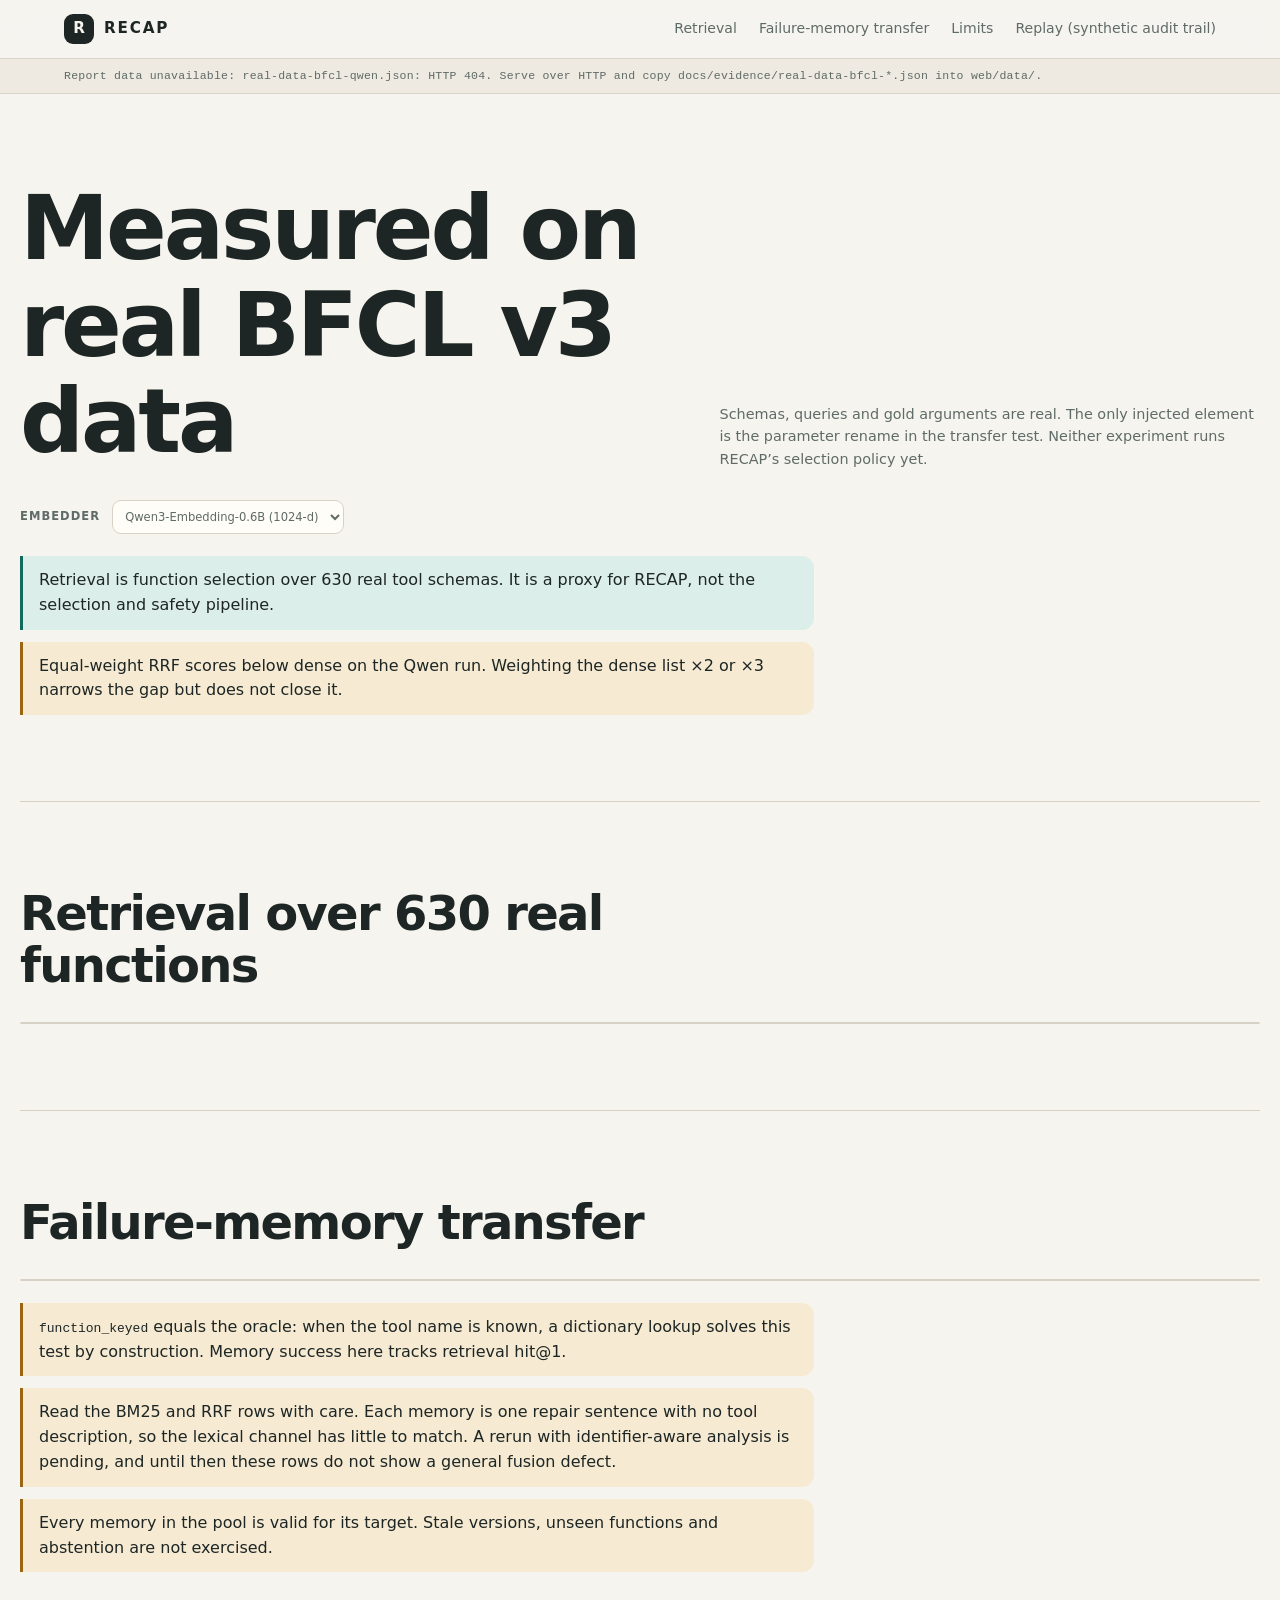
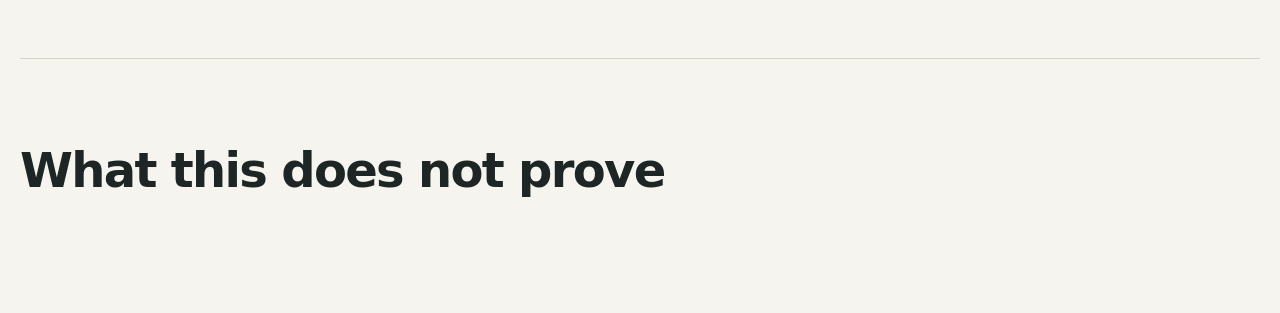
==== web/real-data.html @ ccd9efe8 "feat: add real-data BFCL page and deploy report JSON" ====
<!doctype html>
<html lang="en">
  <head>
    <meta charset="utf-8" />
    <meta name="viewport" content="width=device-width, initial-scale=1" />
    <meta name="color-scheme" content="dark light" />
    <meta name="description" content="RECAP measured on real BFCL v3 data: tool retrieval over 630 functions and failure-memory transfer over 48 paired scenarios." />
    <title>RECAP — measured on real BFCL data</title>
    <link rel="icon" href="favicon.svg" type="image/svg+xml" />
    <link rel="stylesheet" href="styles.css" />
    <style>
      .callouts { display: grid; gap: 12px; margin: 22px 0 0; padding: 0; list-style: none; }
      .callouts li { padding: 12px 16px; border-left: 3px solid var(--warn); background: var(--warn-soft); border-radius: 0 12px 12px 0; max-width: 78ch; }
      .callouts li.info { border-color: var(--accent); background: var(--accent-soft); }
      .controls { display: flex; gap: 12px; align-items: center; flex-wrap: wrap; margin: 0 0 18px; }
      td.sel, th.sel { font-weight: 600; color: var(--accent); }
      .limits { max-width: 78ch; padding-left: 1.2em; }
    </style>
  </head>
  <body>
    <script>
      try { const t = localStorage.getItem("recap-theme"); if (t) document.documentElement.dataset.theme = t; } catch (e) {}
    </script>
    <a class="skip-link" href="#main">Skip to content</a>
    <header class="site-header">
      <a class="brand" href="index.html" aria-label="RECAP home"><span class="brand-mark" aria-hidden="true">R</span><span>RECAP</span></a>
      <nav aria-label="Primary navigation">
        <a href="#retrieval">Retrieval</a>
        <a href="#transfer">Failure-memory transfer</a>
        <a href="#limits">Limits</a>
        <a href="index.html">Replay (synthetic audit trail)</a>
      </nav>
    </header>
    <div class="provenance" id="provenance" role="status">Loading BFCL reports…</div>
    <main id="main">
      <section class="section" style="border-top:0">
        <div class="section-heading">
          <h1>Measured on real BFCL v3 data</h1>
          <p class="section-note">Schemas, queries and gold arguments are real. The only injected element is the parameter rename in the transfer test. Neither experiment runs RECAP’s selection policy yet.</p>
        </div>
        <div class="controls">
          <label for="emb">Embedder</label>
          <select class="dataset-select" id="emb">
            <option value="qwen">Qwen3-Embedding-0.6B (1024-d)</option>
            <option value="hashing">Hashing, lexical (256-d)</option>
          </select>
        </div>
        <ul class="callouts">
          <li class="info">Retrieval is function selection over 630 real tool schemas. It is a proxy for RECAP, not the selection and safety pipeline.</li>
          <li>Equal-weight RRF scores below dense on the Qwen run. Weighting the dense list ×2 or ×3 narrows the gap but does not close it.</li>
        </ul>
      </section>

      <section class="section" id="retrieval">
        <div class="section-heading"><h2>Retrieval over 630 real functions</h2><p class="section-note" id="retrieval-note"></p></div>
        <div class="table-wrap" id="retrieval-table"></div>
      </section>

      <section class="section" id="transfer">
        <div class="section-heading"><h2>Failure-memory transfer</h2><p class="section-note" id="transfer-note"></p></div>
        <div class="table-wrap" id="transfer-table"></div>
        <ul class="callouts">
          <li><code>function_keyed</code> equals the oracle: when the tool name is known, a dictionary lookup solves this test by construction. Memory success here tracks retrieval hit@1.</li>
          <li>Read the BM25 and RRF rows with care. Each memory is one repair sentence with no tool description, so the lexical channel has little to match. A rerun with identifier-aware analysis is pending, and until then these rows do not show a general fusion defect.</li>
          <li>Every memory in the pool is valid for its target. Stale versions, unseen functions and abstention are not exercised.</li>
        </ul>
      </section>

      <section class="section" id="limits">
        <div class="section-heading"><h2>What this does not prove</h2></div>
        <ul class="limits" id="limits-list"></ul>
      </section>
    </main>
    <script src="real-data.js"></script>
  </body>
</html>
---- web/styles.css ----
:root {
  --bg: #f6f4ef;
  --surface: #fffdf8;
  --surface-2: #eeeae1;
  --ink: #1d2624;
  --muted: #5f6b66;
  --line: #d8d2c6;
  --accent: #116a5b;
  --accent-2: #0d4d43;
  --accent-soft: #dceee9;
  --danger: #b54232;
  --danger-soft: #f6e2de;
  --warn: #9a6614;
  --warn-soft: #f6ead3;
  --ok: #2d6b45;
  --shadow: 0 16px 40px rgba(29, 38, 36, 0.09);
  --radius: 20px;
  --mono: "Cascadia Code", "SFMono-Regular", Consolas, monospace;
  --sans: "Segoe UI", system-ui, -apple-system, sans-serif;
}

[data-theme="dark"] {
  --bg: #101614;
  --surface: #171f1c;
  --surface-2: #202a26;
  --ink: #edf3ef;
  --muted: #a7b5ae;
  --line: #33413b;
  --accent: #5fd0b7;
  --accent-2: #8de8d3;
  --accent-soft: #173a33;
  --danger: #f18d7f;
  --danger-soft: #3b211d;
  --warn: #e7b766;
  --warn-soft: #362b18;
  --ok: #84d9a8;
  --shadow: 0 16px 40px rgba(0, 0, 0, 0.35);
}

* {
  box-sizing: border-box;
}

html {
  scroll-behavior: smooth;
  scroll-padding-top: 88px;
}

body {
  margin: 0;
  background: var(--bg);
  color: var(--ink);
  font-family: var(--sans);
  line-height: 1.55;
  -webkit-font-smoothing: antialiased;
}

a {
  color: inherit;
}

button,
select {
  font: inherit;
}

.skip-link {
  position: absolute;
  left: -999px;
  top: 12px;
  z-index: 20;
  background: var(--surface);
  padding: 10px 16px;
  border-radius: 10px;
}

.skip-link:focus {
  left: 12px;
}

.site-header {
  position: sticky;
  top: 0;
  z-index: 10;
  display: flex;
  align-items: center;
  gap: 24px;
  padding: 14px clamp(18px, 5vw, 64px);
  background: color-mix(in srgb, var(--bg) 88%, transparent);
  backdrop-filter: blur(14px);
  border-bottom: 1px solid var(--line);
}

.brand {
  display: flex;
  align-items: center;
  gap: 10px;
  text-decoration: none;
  font-weight: 800;
  letter-spacing: 0.12em;
  font-size: 0.95rem;
}

.brand-mark {
  display: grid;
  place-items: center;
  width: 30px;
  height: 30px;
  border-radius: 9px;
  background: var(--ink);
  color: var(--bg);
  font-weight: 900;
  letter-spacing: 0;
}

.site-header nav {
  display: flex;
  gap: 22px;
  margin-left: auto;
  font-size: 0.88rem;
}

.site-header nav a {
  color: var(--muted);
  text-decoration: none;
}

.site-header nav a:hover,
.site-header nav a:focus-visible {
  color: var(--accent);
}

.theme-toggle {
  border: 1px solid var(--line);
  background: var(--surface);
  color: var(--ink);
  width: 38px;
  height: 38px;
  border-radius: 12px;
  cursor: pointer;
}

.dataset-select {
  width: auto;
  max-width: 310px;
  min-height: 34px;
  padding: 4px 8px;
  border: 1px solid var(--line);
  border-radius: 9px;
  background: var(--surface);
  color: var(--muted);
  font-size: 0.72rem;
}

@media (max-width: 900px) {
  .dataset-select {
    display: none;
  }
}

.provenance {
  padding: 8px clamp(18px, 5vw, 64px);
  background: var(--surface-2);
  border-bottom: 1px solid var(--line);
  color: var(--muted);
  font-family: var(--mono);
  font-size: 0.72rem;
  letter-spacing: 0.02em;
  overflow-wrap: anywhere;
}

main {
  width: min(1240px, calc(100% - 36px));
  margin: 0 auto;
}

.hero {
  display: grid;
  grid-template-columns: minmax(0, 1.35fr) minmax(300px, 0.8fr);
  gap: clamp(28px, 6vw, 80px);
  align-items: center;
  padding: clamp(48px, 9vw, 108px) 0 clamp(38px, 6vw, 72px);
}

.eyebrow {
  margin: 0 0 12px;
  text-transform: uppercase;
  letter-spacing: 0.14em;
  font-size: 0.72rem;
  font-weight: 800;
  color: var(--accent);
}

h1,
h2,
h3 {
  line-height: 1.08;
  letter-spacing: -0.035em;
}

h1 {
  margin: 0;
  font-size: clamp(2.7rem, 7vw, 5.6rem);
  font-weight: 850;
}

h1 span {
  color: var(--accent);
}

h2 {
  margin: 0;
  font-size: clamp(1.8rem, 4vw, 3rem);
}

h3 {
  margin: 0;
  font-size: 1.05rem;
}

.lede {
  max-width: 62ch;
  margin: 26px 0 0;
  color: var(--muted);
  font-size: clamp(1rem, 1.6vw, 1.15rem);
}

.lede strong {
  color: var(--ink);
}

.hero-actions {
  display: flex;
  flex-wrap: wrap;
  gap: 12px;
  margin-top: 28px;
}

.button {
  display: inline-flex;
  align-items: center;
  justify-content: center;
  min-height: 44px;
  padding: 0 20px;
  border-radius: 999px;
  border: 1px solid var(--line);
  text-decoration: none;
  font-weight: 700;
  font-size: 0.9rem;
}

.button.primary {
  background: var(--ink);
  color: var(--bg);
  border-color: var(--ink);
}

.button.ghost {
  background: transparent;
}

.button:hover,
.button:focus-visible {
  transform: translateY(-1px);
}

.micro {
  margin: 18px 0 0;
  color: var(--muted);
  font-size: 0.78rem;
}

.hero-card {
  border: 1px solid var(--line);
  border-radius: var(--radius);
  background: var(--surface);
  box-shadow: var(--shadow);
  overflow: hidden;
}

.card-topline {
  display: flex;
  align-items: center;
  gap: 9px;
  padding: 14px 18px;
  border-bottom: 1px solid var(--line);
  font-size: 0.78rem;
  font-weight: 700;
  color: var(--muted);
}

.dot {
  width: 8px;
  height: 8px;
  border-radius: 50%;
  display: inline-block;
}

.dot.danger {
  background: var(--danger);
  box-shadow: 0 0 0 4px var(--danger-soft);
}

.compare-grid {
  display: grid;
  grid-template-columns: 1fr 1fr;
  gap: 1px;
  background: var(--line);
}

.compare-option {
  display: flex;
  flex-direction: column;
  gap: 6px;
  min-height: 150px;
  padding: 18px;
  border: 0;
  background: var(--surface);
  color: var(--ink);
  text-align: left;
  cursor: pointer;
}

.compare-option.active {
  background: var(--accent-soft);
  box-shadow: inset 0 -4px 0 var(--accent);
}

.compare-label {
  color: var(--muted);
  font-size: 0.72rem;
  text-transform: uppercase;
  letter-spacing: 0.08em;
  font-weight: 800;
}

.compare-option strong {
  font-size: 1.55rem;
  letter-spacing: -0.03em;
}

.compare-option span:last-child {
  color: var(--muted);
  font-size: 0.78rem;
}

.hero-explain {
  min-height: 78px;
  padding: 16px 18px;
  border-top: 1px solid var(--line);
  color: var(--muted);
  font-size: 0.85rem;
}

.hero-footer {
  display: flex;
  align-items: center;
  justify-content: space-between;
  gap: 12px;
  padding: 12px 18px;
  border-top: 1px solid var(--line);
}

.chip {
  display: inline-flex;
  align-items: center;
  gap: 6px;
  border: 1px solid var(--line);
  border-radius: 999px;
  padding: 4px 9px;
  font-family: var(--mono);
  font-size: 0.68rem;
  color: var(--muted);
  overflow-wrap: anywhere;
}

.link-button {
  border: 0;
  background: transparent;
  color: var(--accent);
  font-weight: 700;
  cursor: pointer;
  padding: 4px;
}

.section {
  padding: clamp(42px, 7vw, 86px) 0;
  border-top: 1px solid var(--line);
}

.section-heading {
  display: grid;
  grid-template-columns: minmax(0, 1fr) minmax(260px, 0.8fr);
  gap: 24px;
  align-items: end;
  margin-bottom: 30px;
}

.section-note {
  margin: 0;
  color: var(--muted);
  font-size: 0.9rem;
}

.tier-grid {
  display: grid;
  grid-template-columns: repeat(3, 1fr);
  gap: 14px;
}

.tier-card {
  padding: 20px;
  border: 1px solid var(--line);
  border-radius: 16px;
  background: var(--surface);
}

.tier-card.tier-c {
  border-color: var(--accent);
}

.tier {
  display: inline-grid;
  place-items: center;
  width: 30px;
  height: 30px;
  margin-bottom: 12px;
  border-radius: 9px;
  background: var(--surface-2);
  font-family: var(--mono);
  font-weight: 800;
}

.tier-card.tier-c .tier {
  background: var(--accent);
  color: var(--bg);
}

.tier-card p {
  color: var(--muted);
  font-size: 0.85rem;
}

.tier-stat {
  margin-top: 14px;
  font-family: var(--mono);
  font-size: 0.78rem;
  color: var(--accent);
}

.drift-panel {
  display: grid;
  grid-template-columns: 260px minmax(0, 1fr);
  gap: 18px;
  margin-top: 18px;
}

.drift-controls,
.inspector-controls {
  display: flex;
  flex-direction: column;
  gap: 8px;
}

label {
  color: var(--muted);
  font-size: 0.72rem;
  text-transform: uppercase;
  letter-spacing: 0.09em;
  font-weight: 800;
}

select {
  width: 100%;
  min-height: 40px;
  padding: 7px 10px;
  border: 1px solid var(--line);
  border-radius: 10px;
  background: var(--surface);
  color: var(--ink);
}

.hint {
  color: var(--muted);
  font-size: 0.78rem;
  margin: 4px 0 0;
}

.drift-comparison {
  display: grid;
  grid-template-columns: repeat(2, minmax(0, 1fr));
  gap: 12px;
}

.compare-card {
  padding: 18px;
  border: 1px solid var(--line);
  border-radius: 16px;
  background: var(--surface);
}

.compare-card h4 {
  margin: 0 0 8px;
  font-size: 0.82rem;
  text-transform: uppercase;
  letter-spacing: 0.08em;
  color: var(--muted);
}

.compare-card .verdict {
  font-size: 1.3rem;
  font-weight: 800;
  letter-spacing: -0.02em;
}

.verdict.bad {
  color: var(--danger);
}

.verdict.good {
  color: var(--ok);
}

.compare-card p {
  margin: 8px 0 0;
  color: var(--muted);
  font-size: 0.82rem;
}

.gate {
  margin-top: 16px;
  padding: 12px 16px;
  border: 1px solid var(--line);
  border-left: 4px solid var(--accent);
  border-radius: 12px;
  background: var(--surface);
  font-family: var(--mono);
  font-size: 0.78rem;
  color: var(--muted);
}

.stat-row {
  display: grid;
  grid-template-columns: repeat(4, 1fr);
  gap: 12px;
  margin-bottom: 18px;
}

.stat {
  padding: 17px;
  border: 1px solid var(--line);
  border-radius: 14px;
  background: var(--surface);
}

.stat .value {
  display: block;
  font-size: 1.6rem;
  font-weight: 800;
  letter-spacing: -0.03em;
}

.stat .label {
  color: var(--muted);
  font-size: 0.75rem;
}

.stat .detail {
  display: block;
  margin-top: 4px;
  color: var(--muted);
  font-family: var(--mono);
  font-size: 0.67rem;
}

.chart-grid {
  display: grid;
  grid-template-columns: 1.1fr 0.9fr;
  gap: 14px;
}

.panel {
  padding: 18px;
  border: 1px solid var(--line);
  border-radius: 16px;
  background: var(--surface);
}

.panel-heading {
  display: flex;
  align-items: center;
  justify-content: space-between;
  gap: 12px;
  margin-bottom: 14px;
}

.panel-heading select {
  width: auto;
  max-width: 55%;
  min-height: 34px;
  font-size: 0.8rem;
}

.panel-caption {
  color: var(--muted);
  font-size: 0.7rem;
}

.bars {
  display: flex;
  flex-direction: column;
  gap: 10px;
}

.bar-row {
  display: grid;
  grid-template-columns: 150px minmax(0, 1fr) 48px;
  align-items: center;
  gap: 10px;
  font-size: 0.78rem;
}

.bar-label {
  overflow: hidden;
  text-overflow: ellipsis;
  white-space: nowrap;
  font-family: var(--mono);
  font-size: 0.7rem;
}

.bar-track {
  height: 10px;
  border-radius: 999px;
  background: var(--surface-2);
  overflow: hidden;
}

.bar-fill {
  height: 100%;
  border-radius: inherit;
  background: var(--accent);
}

.bar-value {
  text-align: right;
  font-family: var(--mono);
  font-size: 0.7rem;
}

.scatter-wrap svg {
  width: 100%;
  height: auto;
  display: block;
}

.scatter-axis {
  stroke: var(--line);
  stroke-width: 1;
}

.scatter-tick {
  fill: var(--muted);
  font-size: 9px;
  font-family: var(--mono);
}

.scatter-point {
  cursor: pointer;
}

.scatter-point circle {
  fill: var(--accent);
  stroke: var(--surface);
  stroke-width: 2;
}

.scatter-point text {
  fill: var(--ink);
  font-size: 8px;
  font-family: var(--mono);
}

.table-wrap {
  overflow-x: auto;
  margin-top: 14px;
  border: 1px solid var(--line);
  border-radius: 14px;
  background: var(--surface);
}

table {
  width: 100%;
  border-collapse: collapse;
  min-width: 820px;
  font-size: 0.8rem;
}

caption {
  text-align: left;
  padding: 12px 14px;
  color: var(--muted);
  font-size: 0.72rem;
}

th,
td {
  padding: 10px 14px;
  border-top: 1px solid var(--line);
  text-align: left;
  white-space: nowrap;
}

th {
  color: var(--muted);
  font-size: 0.68rem;
  text-transform: uppercase;
  letter-spacing: 0.07em;
}

td:first-child {
  font-family: var(--mono);
  font-size: 0.72rem;
}

tbody tr:hover {
  background: var(--surface-2);
}

.family-panel {
  margin-top: 14px;
}

.inspector-controls {
  display: grid;
  grid-template-columns: auto minmax(180px, 1fr) auto minmax(160px, 0.6fr);
  align-items: center;
  gap: 10px;
  margin-bottom: 14px;
}

.inspector {
  display: grid;
  grid-template-columns: 0.9fr 1.1fr;
  gap: 14px;
}

.inspect-card {
  padding: 18px;
  border: 1px solid var(--line);
  border-radius: 16px;
  background: var(--surface);
}

.kv {
  display: grid;
  grid-template-columns: 130px minmax(0, 1fr);
  gap: 7px 12px;
  font-size: 0.8rem;
}

.kv dt {
  color: var(--muted);
}

.kv dd {
  margin: 0;
  font-family: var(--mono);
  font-size: 0.72rem;
  overflow-wrap: anywhere;
}

.rejections {
  list-style: none;
  padding: 0;
  margin: 12px 0 0;
  max-height: 360px;
  overflow: auto;
}

.rejections li {
  display: flex;
  align-items: flex-start;
  gap: 8px;
  padding: 7px 0;
  border-top: 1px solid var(--line);
  font-size: 0.74rem;
}

.reason {
  flex: 0 0 auto;
  padding: 2px 6px;
  border-radius: 6px;
  background: var(--warn-soft);
  color: var(--warn);
  font-family: var(--mono);
  font-size: 0.65rem;
}

.lifecycle {
  display: grid;
  grid-template-columns: repeat(6, minmax(0, 1fr));
  gap: 8px;
}

.lifecycle-node {
  position: relative;
  padding: 14px 12px;
  border: 1px solid var(--line);
  border-radius: 14px;
  background: var(--surface);
  min-height: 94px;
}

.lifecycle-node::after {
  content: "→";
  position: absolute;
  right: -11px;
  top: 50%;
  transform: translateY(-50%);
  color: var(--muted);
  font-size: 0.8rem;
}

.lifecycle-node:last-child::after {
  content: "";
}

.lifecycle-node strong {
  display: block;
  font-size: 0.82rem;
}

.lifecycle-node span {
  display: block;
  margin-top: 5px;
  color: var(--muted);
  font-size: 0.7rem;
}

.store-strip {
  display: flex;
  flex-wrap: wrap;
  gap: 8px;
  margin-top: 14px;
}

.store-strip .chip {
  font-size: 0.68rem;
}

.timeline {
  display: flex;
  flex-direction: column;
  gap: 0;
  border: 1px solid var(--line);
  border-radius: 16px;
  overflow: hidden;
  background: var(--surface);
}

.timeline-step {
  display: grid;
  grid-template-columns: 78px minmax(0, 1fr);
  gap: 14px;
  padding: 13px 16px;
  border-top: 1px solid var(--line);
  font-size: 0.8rem;
}

.timeline-step:first-child {
  border-top: 0;
}

.timeline-step .step-no {
  color: var(--accent);
  font-family: var(--mono);
  font-size: 0.7rem;
  font-weight: 700;
}

.timeline-step .step-detail {
  color: var(--muted);
  font-size: 0.76rem;
}

.ask-box {
  border: 1px solid var(--line);
  border-radius: 16px;
  background: var(--surface);
  padding: 16px;
}

.ask-buttons {
  display: flex;
  flex-wrap: wrap;
  gap: 8px;
}

.ask-buttons button {
  border: 1px solid var(--line);
  border-radius: 999px;
  background: var(--surface-2);
  color: var(--ink);
  padding: 7px 12px;
  font-size: 0.78rem;
  cursor: pointer;
}

.ask-buttons button:hover,
.ask-buttons button:focus-visible {
  border-color: var(--accent);
}

.answer {
  margin-top: 14px;
  padding-top: 14px;
  border-top: 1px solid var(--line);
  color: var(--muted);
  font-size: 0.9rem;
}

.answer strong {
  color: var(--ink);
}

.citation {
  display: inline-block;
  margin: 4px 4px 0 0;
  padding: 2px 6px;
  border-radius: 6px;
  background: var(--accent-soft);
  color: var(--accent);
  font-family: var(--mono);
  font-size: 0.67rem;
}

.architecture {
  display: grid;
  grid-template-columns: repeat(4, 1fr);
  gap: 10px;
}

.arch-card {
  text-align: left;
  padding: 15px;
  border: 1px solid var(--line);
  border-radius: 14px;
  background: var(--surface);
  color: var(--ink);
  cursor: pointer;
}

.arch-card:hover,
.arch-card:focus-visible,
.arch-card.active {
  border-color: var(--accent);
  background: var(--accent-soft);
}

.arch-card strong {
  display: block;
  font-size: 0.82rem;
}

.arch-card span {
  display: block;
  margin-top: 5px;
  color: var(--muted);
  font-size: 0.7rem;
}

.arch-detail {
  margin-top: 12px;
  padding: 18px;
  border: 1px solid var(--line);
  border-radius: 14px;
  background: var(--surface);
  font-size: 0.85rem;
}

.arch-detail code {
  font-family: var(--mono);
  font-size: 0.75rem;
}

.limitations ul {
  max-width: 900px;
  color: var(--muted);
  font-size: 0.9rem;
}

.site-footer {
  display: flex;
  justify-content: space-between;
  gap: 16px;
  padding: 24px clamp(18px, 5vw, 64px);
  border-top: 1px solid var(--line);
  color: var(--muted);
  font-size: 0.76rem;
}

.site-footer a {
  color: var(--accent);
}

@media (max-width: 980px) {
  .hero,
  .section-heading,
  .chart-grid,
  .inspector {
    grid-template-columns: 1fr;
  }

  .hero {
    padding-top: 48px;
  }

  .tier-grid,
  .stat-row {
    grid-template-columns: repeat(2, 1fr);
  }

  .lifecycle {
    grid-template-columns: repeat(3, 1fr);
  }

  .architecture {
    grid-template-columns: repeat(2, 1fr);
  }

  .drift-panel {
    grid-template-columns: 1fr;
  }

  .site-header nav {
    display: none;
  }
}

@media (max-width: 640px) {
  .tier-grid,
  .stat-row,
  .drift-comparison,
  .lifecycle,
  .architecture,
  .inspector-controls {
    grid-template-columns: 1fr;
  }

  .bar-row {
    grid-template-columns: 105px minmax(0, 1fr) 44px;
  }

  .lifecycle-node::after {
    content: "↓";
    right: auto;
    left: 50%;
    top: auto;
    bottom: -12px;
    transform: translateX(-50%);
  }

  .site-footer {
    flex-direction: column;
  }
}

@media (prefers-reduced-motion: reduce) {
  html {
    scroll-behavior: auto;
  }

  * {
    transition: none !important;
  }
}
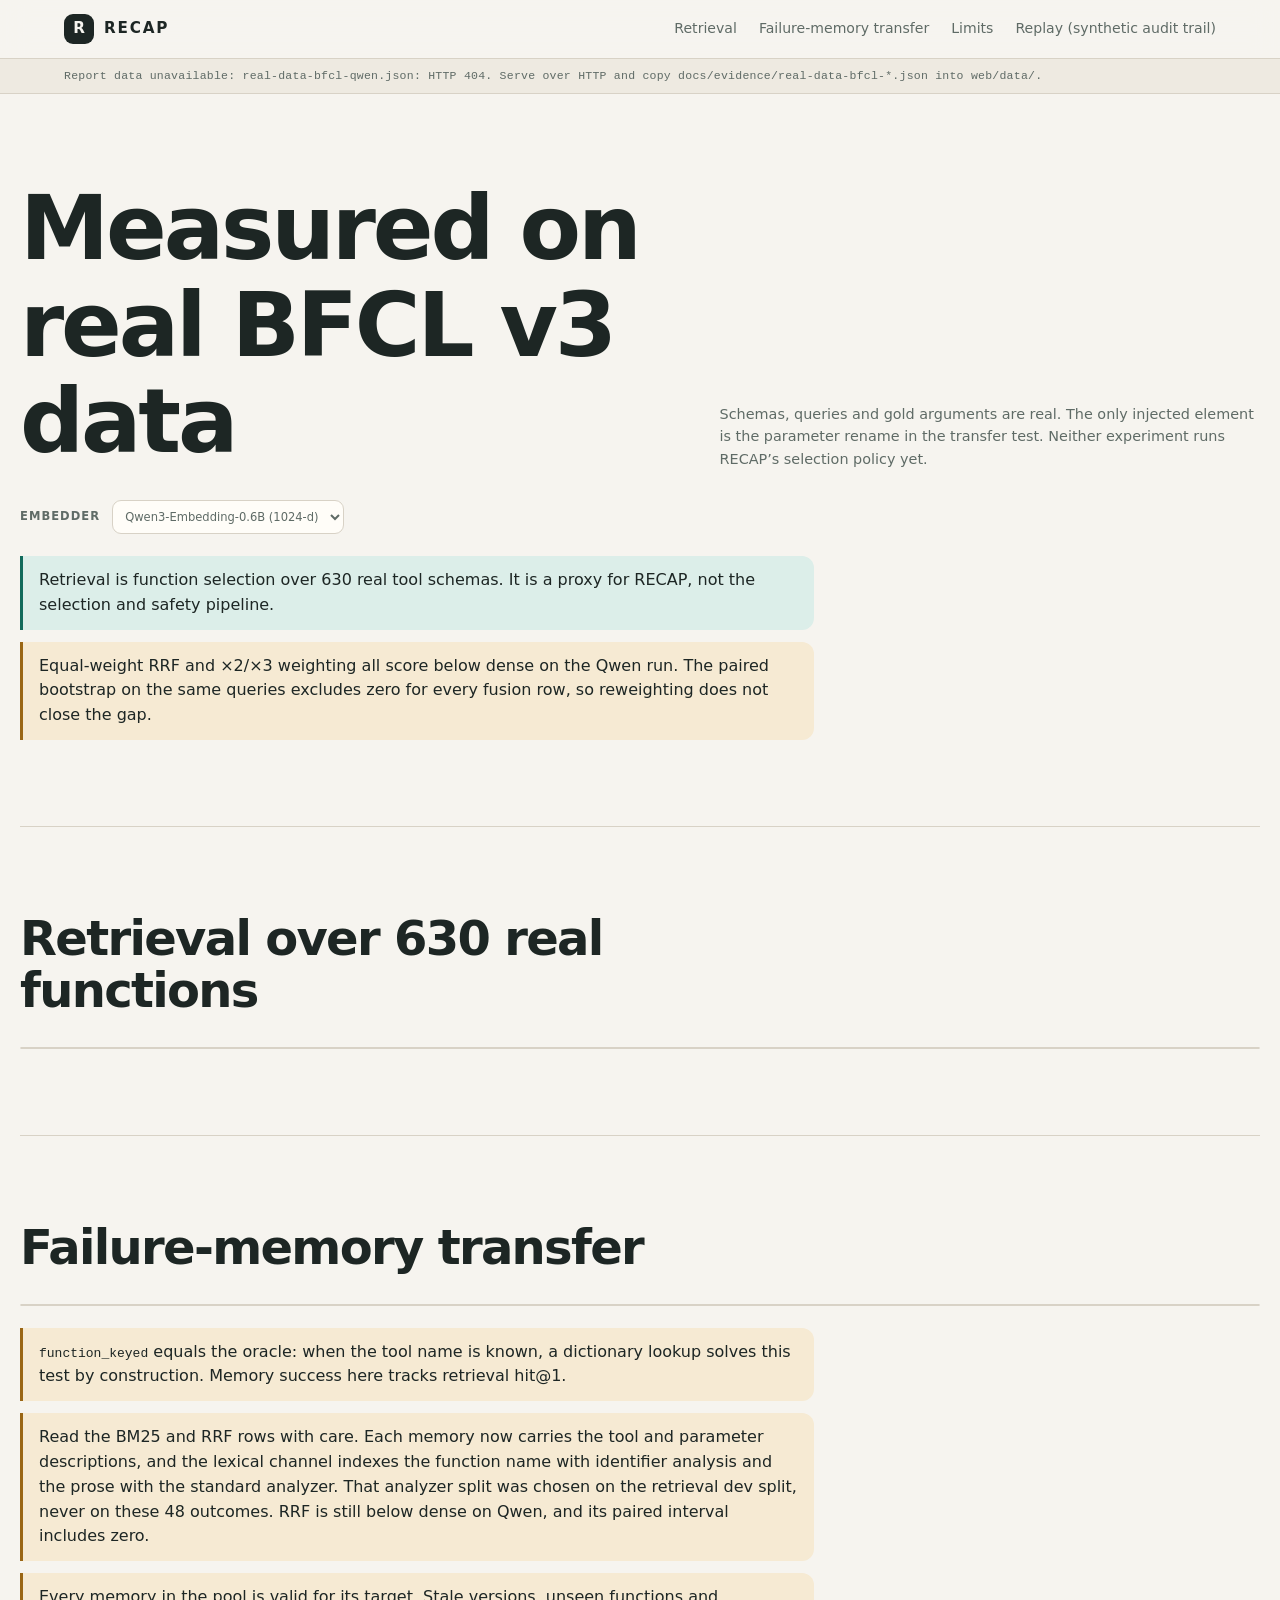
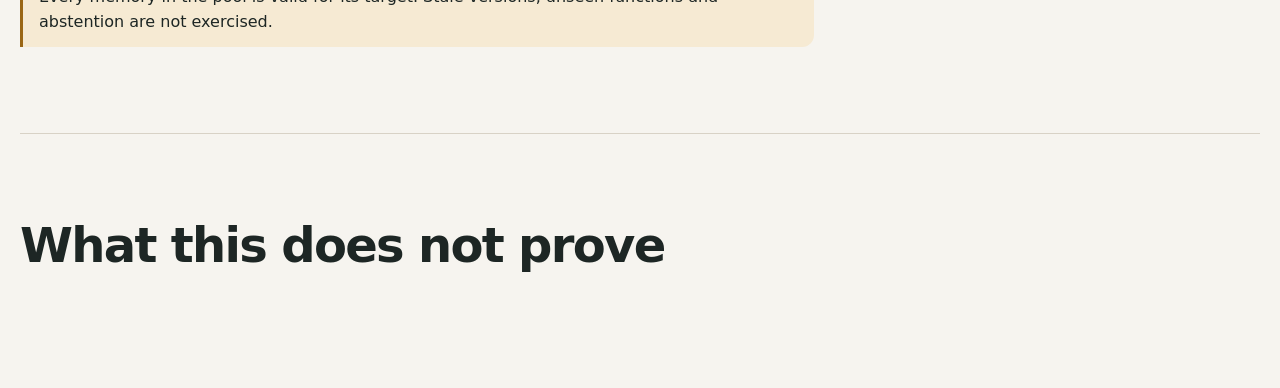
==== commit 6789451b: "fix: fair BFCL protocol (query prefix, analyzer split, paired bootstrap)" ====
--- a/web/real-data.html
+++ b/web/real-data.html
@@ -47,7 +47,7 @@
         </div>
         <ul class="callouts">
           <li class="info">Retrieval is function selection over 630 real tool schemas. It is a proxy for RECAP, not the selection and safety pipeline.</li>
-          <li>Equal-weight RRF scores below dense on the Qwen run. Weighting the dense list ×2 or ×3 narrows the gap but does not close it.</li>
+          <li>Equal-weight RRF and ×2/×3 weighting all score below dense on the Qwen run. The paired bootstrap on the same queries excludes zero for every fusion row, so reweighting does not close the gap.</li>
         </ul>
       </section>
 
@@ -61,7 +61,7 @@
         <div class="table-wrap" id="transfer-table"></div>
         <ul class="callouts">
           <li><code>function_keyed</code> equals the oracle: when the tool name is known, a dictionary lookup solves this test by construction. Memory success here tracks retrieval hit@1.</li>
-          <li>Read the BM25 and RRF rows with care. Each memory is one repair sentence with no tool description, so the lexical channel has little to match. A rerun with identifier-aware analysis is pending, and until then these rows do not show a general fusion defect.</li>
+          <li>Read the BM25 and RRF rows with care. Each memory now carries the tool and parameter descriptions, and the lexical channel indexes the function name with identifier analysis and the prose with the standard analyzer. That analyzer split was chosen on the retrieval dev split, never on these 48 outcomes. RRF is still below dense on Qwen, and its paired interval includes zero.</li>
           <li>Every memory in the pool is valid for its target. Stale versions, unseen functions and abstention are not exercised.</li>
         </ul>
       </section>
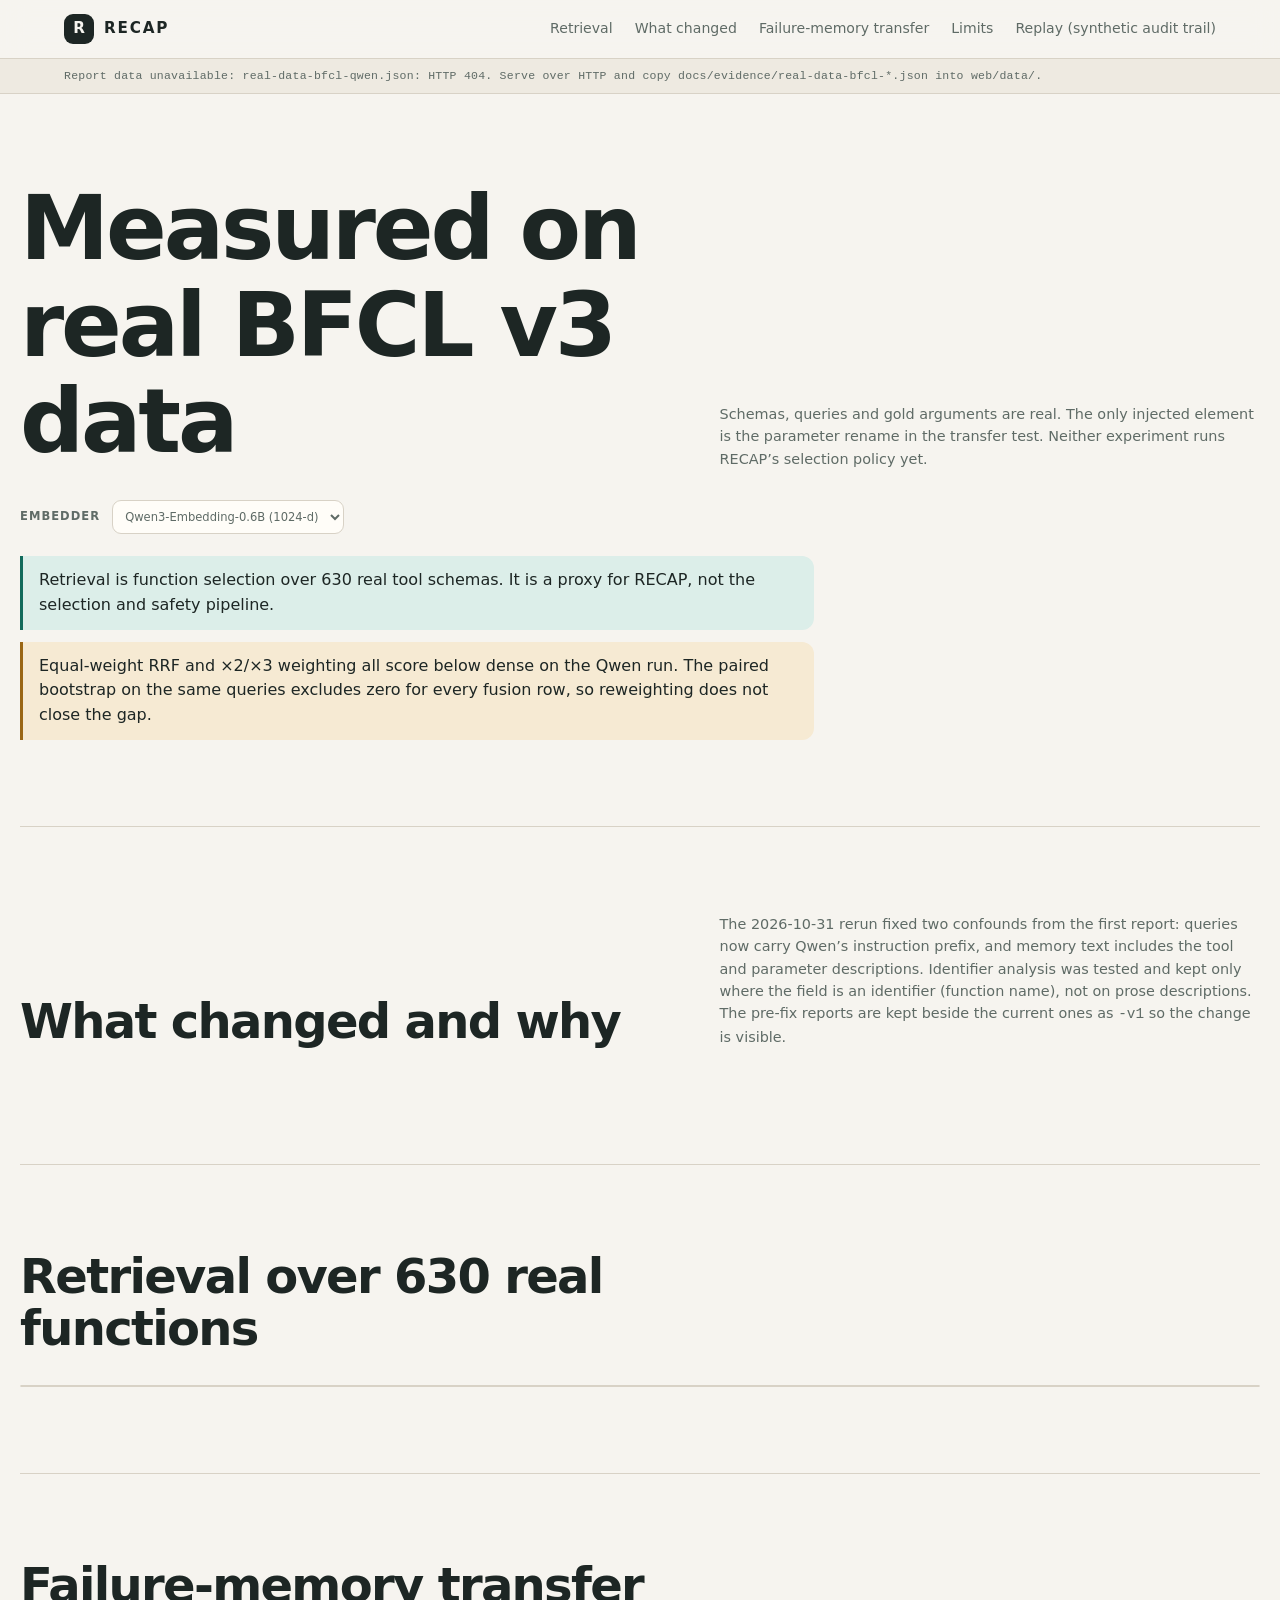
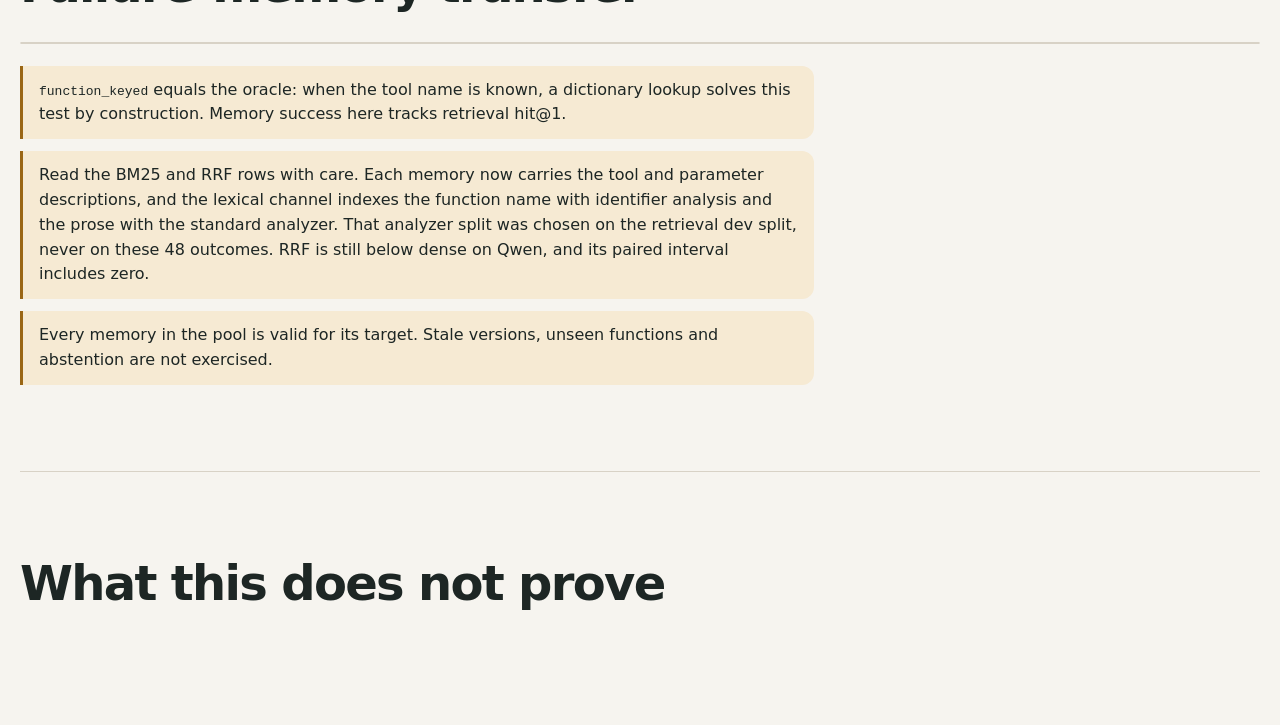
==== commit 62f1b7e5: "feat: show v1-vs-current delta and paired note on real-data page" ====
--- a/web/real-data.html
+++ b/web/real-data.html
@@ -26,6 +26,7 @@
       <a class="brand" href="index.html" aria-label="RECAP home"><span class="brand-mark" aria-hidden="true">R</span><span>RECAP</span></a>
       <nav aria-label="Primary navigation">
         <a href="#retrieval">Retrieval</a>
+        <a href="#delta">What changed</a>
         <a href="#transfer">Failure-memory transfer</a>
         <a href="#limits">Limits</a>
         <a href="index.html">Replay (synthetic audit trail)</a>
@@ -51,6 +52,14 @@
         </ul>
       </section>
 
+      <section class="section" id="delta">
+        <div class="section-heading">
+          <h2>What changed and why</h2>
+          <p class="section-note">The 2026-10-31 rerun fixed two confounds from the first report: queries now carry Qwen’s instruction prefix, and memory text includes the tool and parameter descriptions. Identifier analysis was tested and kept only where the field is an identifier (function name), not on prose descriptions. The pre-fix reports are kept beside the current ones as <code>-v1</code> so the change is visible.</p>
+        </div>
+        <div id="delta-tables"></div>
+      </section>
+
       <section class="section" id="retrieval">
         <div class="section-heading"><h2>Retrieval over 630 real functions</h2><p class="section-note" id="retrieval-note"></p></div>
         <div class="table-wrap" id="retrieval-table"></div>
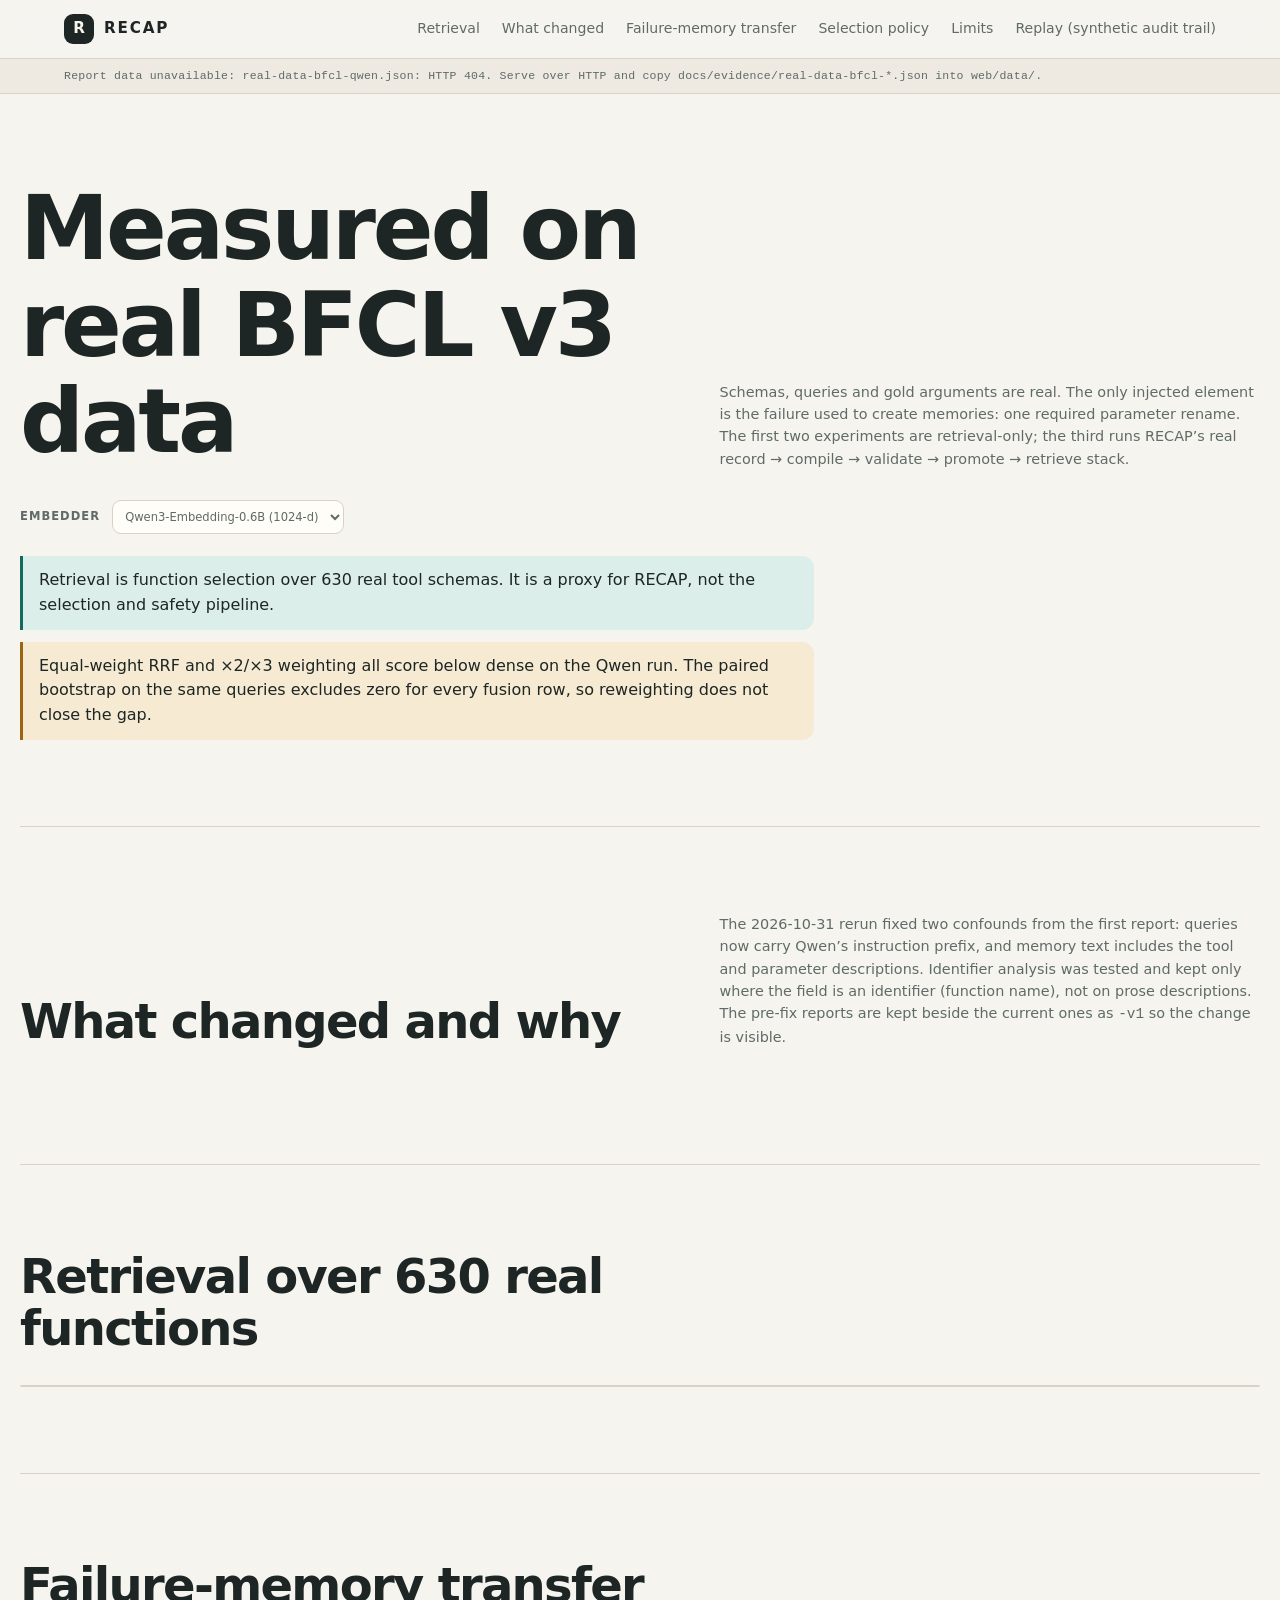
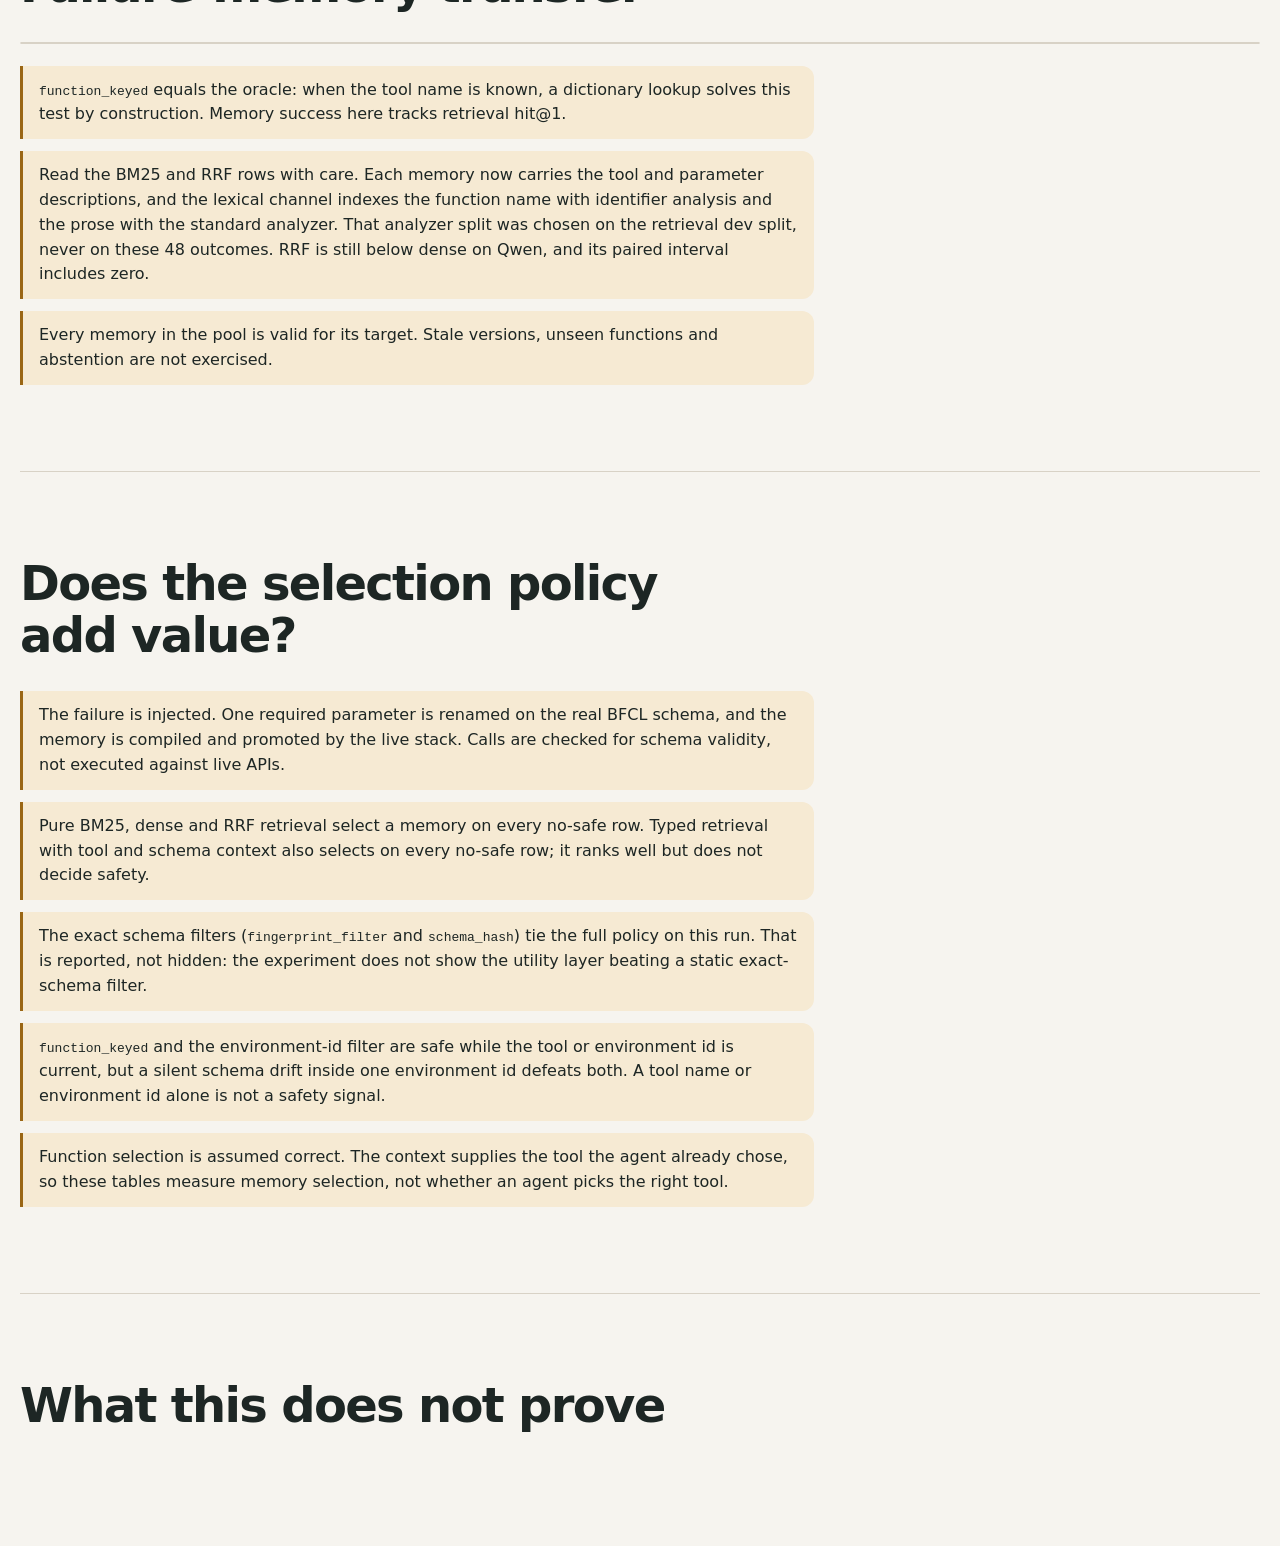
==== commit f2af98c2: "docs: report the real-stack selection result" ====
--- a/web/real-data.html
+++ b/web/real-data.html
@@ -4,7 +4,7 @@
     <meta charset="utf-8" />
     <meta name="viewport" content="width=device-width, initial-scale=1" />
     <meta name="color-scheme" content="dark light" />
-    <meta name="description" content="RECAP measured on real BFCL v3 data: tool retrieval over 630 functions and failure-memory transfer over 48 paired scenarios." />
+    <meta name="description" content="RECAP measured on real BFCL v3 data: tool retrieval over 630 functions, failure-memory transfer over 48 paired scenarios, and real-stack memory selection." />
     <title>RECAP — measured on real BFCL data</title>
     <link rel="icon" href="favicon.svg" type="image/svg+xml" />
     <link rel="stylesheet" href="styles.css" />
@@ -28,6 +28,7 @@
         <a href="#retrieval">Retrieval</a>
         <a href="#delta">What changed</a>
         <a href="#transfer">Failure-memory transfer</a>
+        <a href="#recap">Selection policy</a>
         <a href="#limits">Limits</a>
         <a href="index.html">Replay (synthetic audit trail)</a>
       </nav>
@@ -37,7 +38,7 @@
       <section class="section" style="border-top:0">
         <div class="section-heading">
           <h1>Measured on real BFCL v3 data</h1>
-          <p class="section-note">Schemas, queries and gold arguments are real. The only injected element is the parameter rename in the transfer test. Neither experiment runs RECAP’s selection policy yet.</p>
+          <p class="section-note">Schemas, queries and gold arguments are real. The only injected element is the failure used to create memories: one required parameter rename. The first two experiments are retrieval-only; the third runs RECAP’s real record → compile → validate → promote → retrieve stack.</p>
         </div>
         <div class="controls">
           <label for="emb">Embedder</label>
@@ -75,6 +76,21 @@
         </ul>
       </section>
 
+      <section class="section" id="recap">
+        <div class="section-heading">
+          <h2>Does the selection policy add value?</h2>
+          <p class="section-note" id="recap-note"></p>
+        </div>
+        <div id="recap-body"></div>
+        <ul class="callouts">
+          <li>The failure is injected. One required parameter is renamed on the real BFCL schema, and the memory is compiled and promoted by the live stack. Calls are checked for schema validity, not executed against live APIs.</li>
+          <li>Pure BM25, dense and RRF retrieval select a memory on every no-safe row. Typed retrieval with tool and schema context also selects on every no-safe row; it ranks well but does not decide safety.</li>
+          <li>The exact schema filters (<code>fingerprint_filter</code> and <code>schema_hash</code>) tie the full policy on this run. That is reported, not hidden: the experiment does not show the utility layer beating a static exact-schema filter.</li>
+          <li><code>function_keyed</code> and the environment-id filter are safe while the tool or environment id is current, but a silent schema drift inside one environment id defeats both. A tool name or environment id alone is not a safety signal.</li>
+          <li>Function selection is assumed correct. The context supplies the tool the agent already chose, so these tables measure memory selection, not whether an agent picks the right tool.</li>
+        </ul>
+      </section>
+
       <section class="section" id="limits">
         <div class="section-heading"><h2>What this does not prove</h2></div>
         <ul class="limits" id="limits-list"></ul>
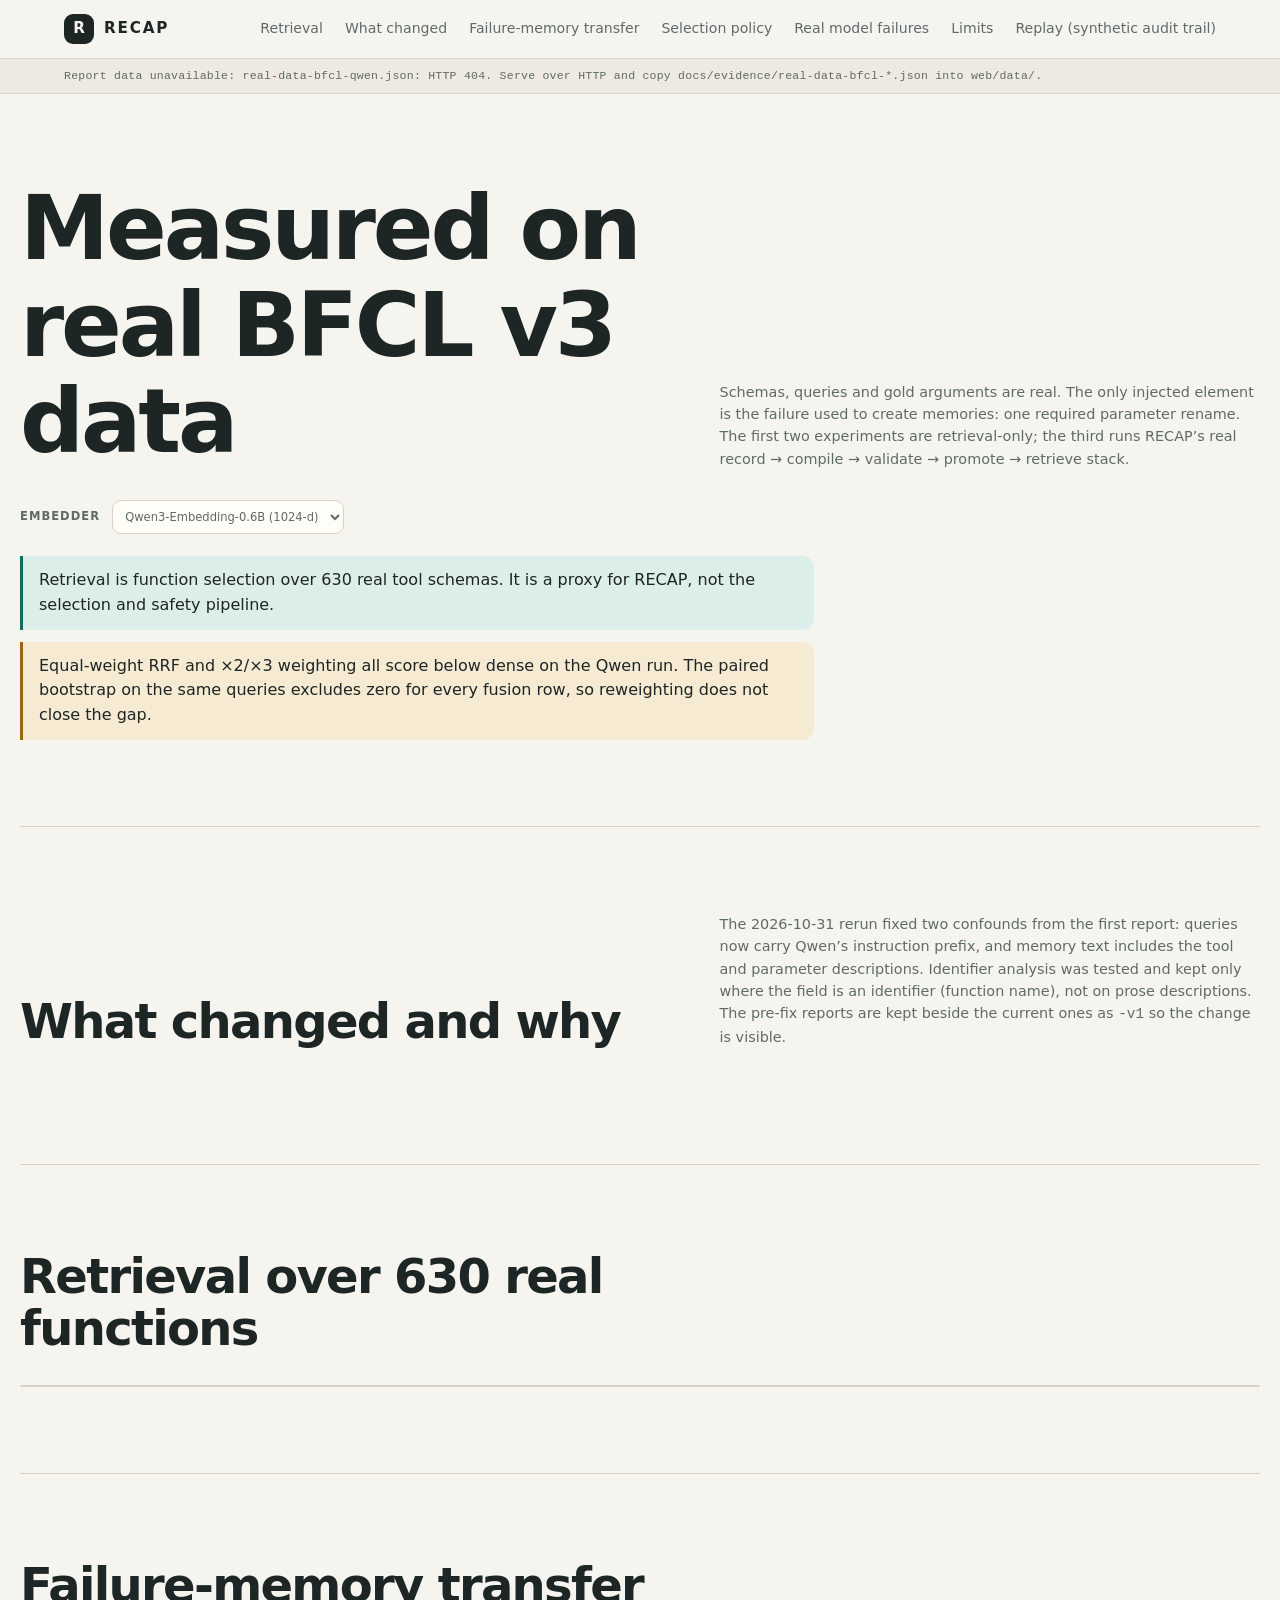
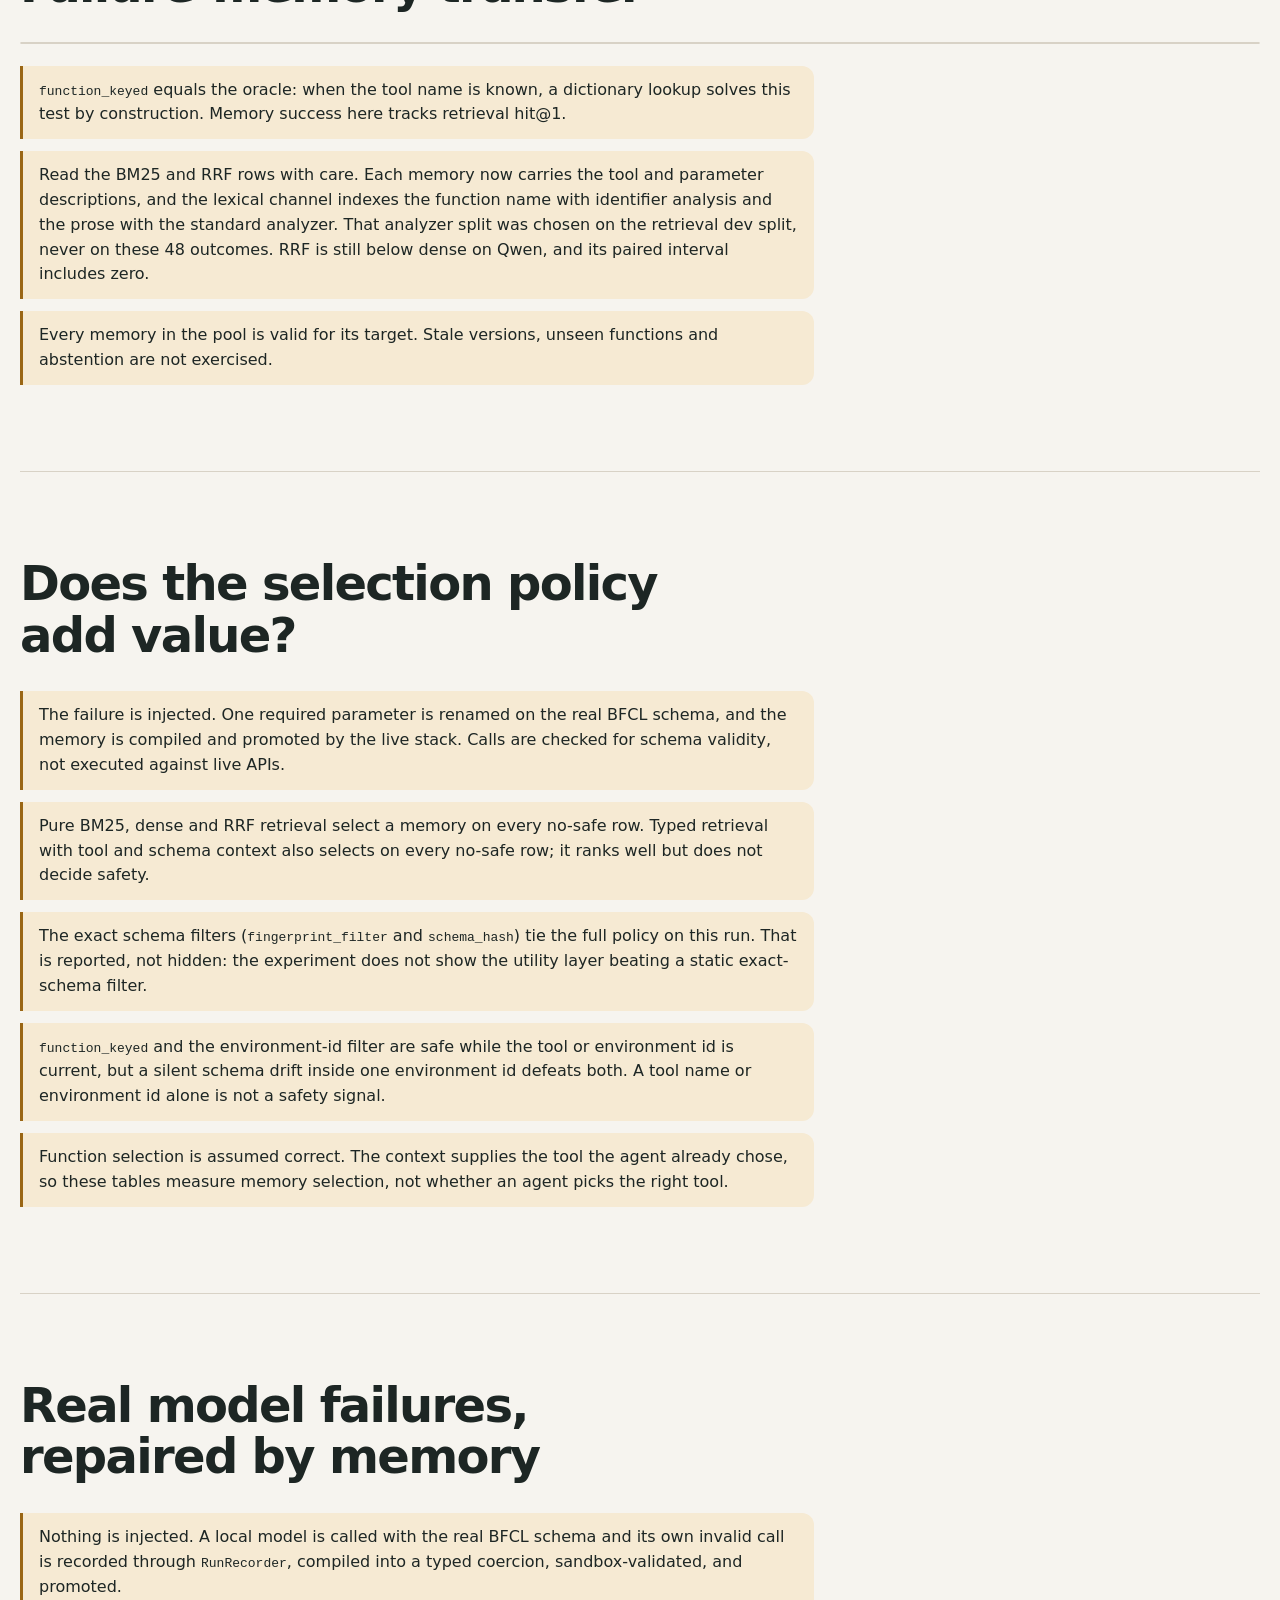
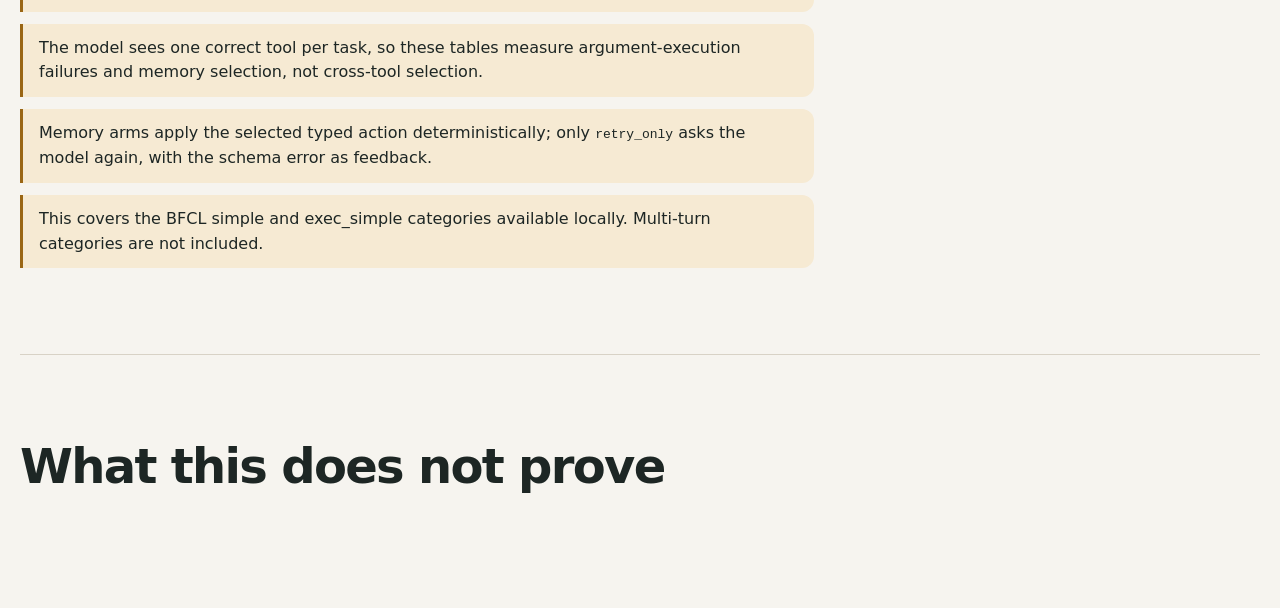
==== commit 051d7c3c: "feat: report the live failure safety contrast and abort on endpoint loss" ====
--- a/web/real-data.html
+++ b/web/real-data.html
@@ -29,6 +29,7 @@
         <a href="#delta">What changed</a>
         <a href="#transfer">Failure-memory transfer</a>
         <a href="#recap">Selection policy</a>
+        <a href="#live">Real model failures</a>
         <a href="#limits">Limits</a>
         <a href="index.html">Replay (synthetic audit trail)</a>
       </nav>
@@ -91,6 +92,20 @@
         </ul>
       </section>
 
+      <section class="section" id="live">
+        <div class="section-heading">
+          <h2>Real model failures, repaired by memory</h2>
+          <p class="section-note" id="live-note"></p>
+        </div>
+        <div id="live-body"></div>
+        <ul class="callouts">
+          <li>Nothing is injected. A local model is called with the real BFCL schema and its own invalid call is recorded through <code>RunRecorder</code>, compiled into a typed coercion, sandbox-validated, and promoted.</li>
+          <li>The model sees one correct tool per task, so these tables measure argument-execution failures and memory selection, not cross-tool selection.</li>
+          <li>Memory arms apply the selected typed action deterministically; only <code>retry_only</code> asks the model again, with the schema error as feedback.</li>
+          <li>This covers the BFCL simple and exec_simple categories available locally. Multi-turn categories are not included.</li>
+        </ul>
+      </section>
+
       <section class="section" id="limits">
         <div class="section-heading"><h2>What this does not prove</h2></div>
         <ul class="limits" id="limits-list"></ul>
